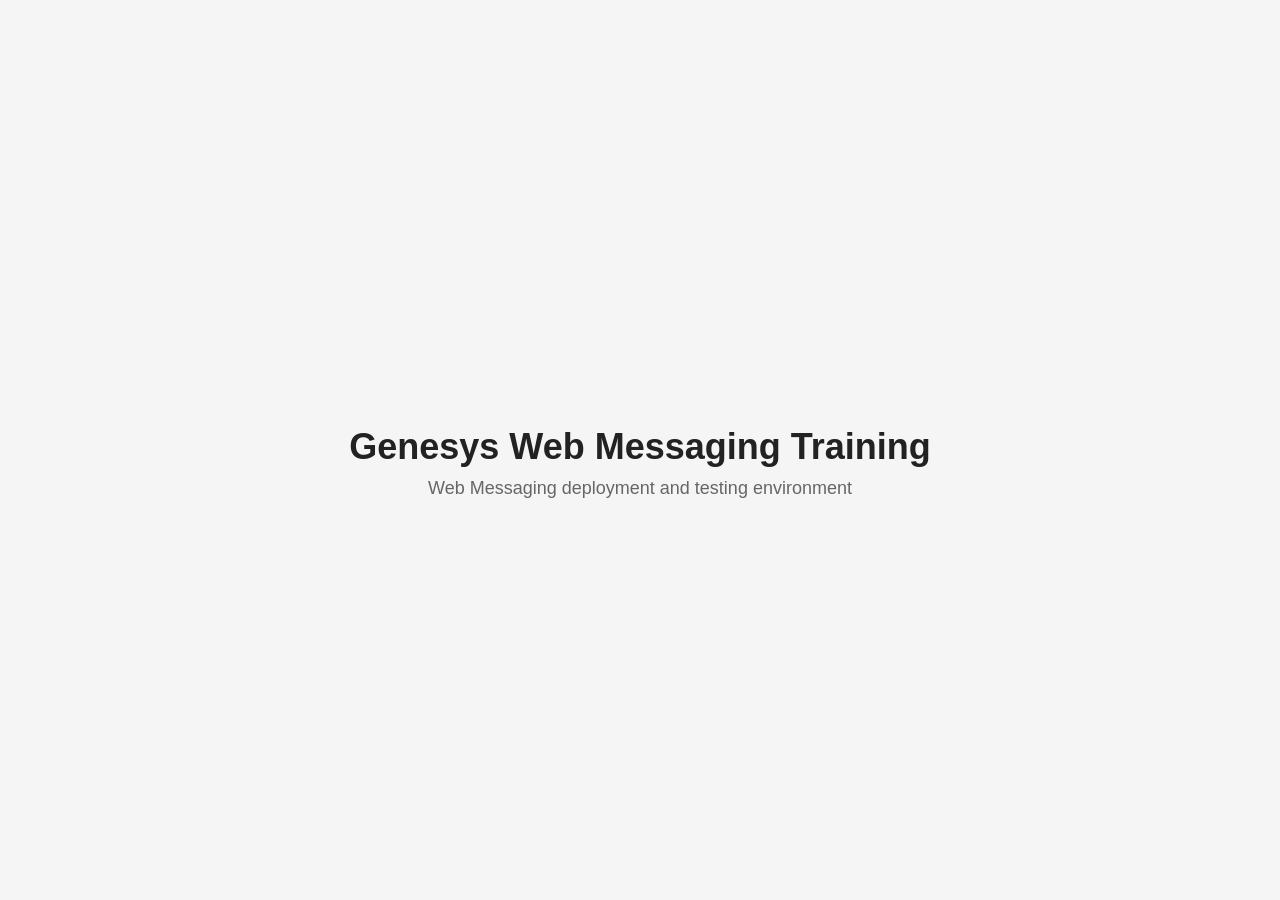
==== index.html @ 01e5a2d9 "Add initial HTML structure for training page" ====
<!DOCTYPE html>
<html lang="en">
<head>
    <meta charset="UTF-8">
    <meta name="viewport" content="width=device-width, initial-scale=1.0">

    <title>Genesys Web Messaging Training</title>

    <style>
        * {
            box-sizing: border-box;
        }

        body {
            margin: 0;
            min-height: 100vh;
            display: flex;
            align-items: center;
            justify-content: center;
            font-family: Arial, Helvetica, sans-serif;
            background: #f5f5f5;
            color: #222;
        }

        .container {
            text-align: center;
            padding: 40px;
        }

        h1 {
            margin-bottom: 10px;
            font-size: 36px;
        }

        p {
            margin: 0;
            font-size: 18px;
            color: #666;
        }
    </style>

    <!-- ==========================================
         GENESYS MESSENGER DEPLOYMENT SNIPPET
         Paste your deployment code below this line
         ========================================== -->


</head>

<body>

    <div class="container">
        <h1>Genesys Web Messaging Training</h1>
        <p>Web Messaging deployment and testing environment</p>
    </div>

</body>
</html>
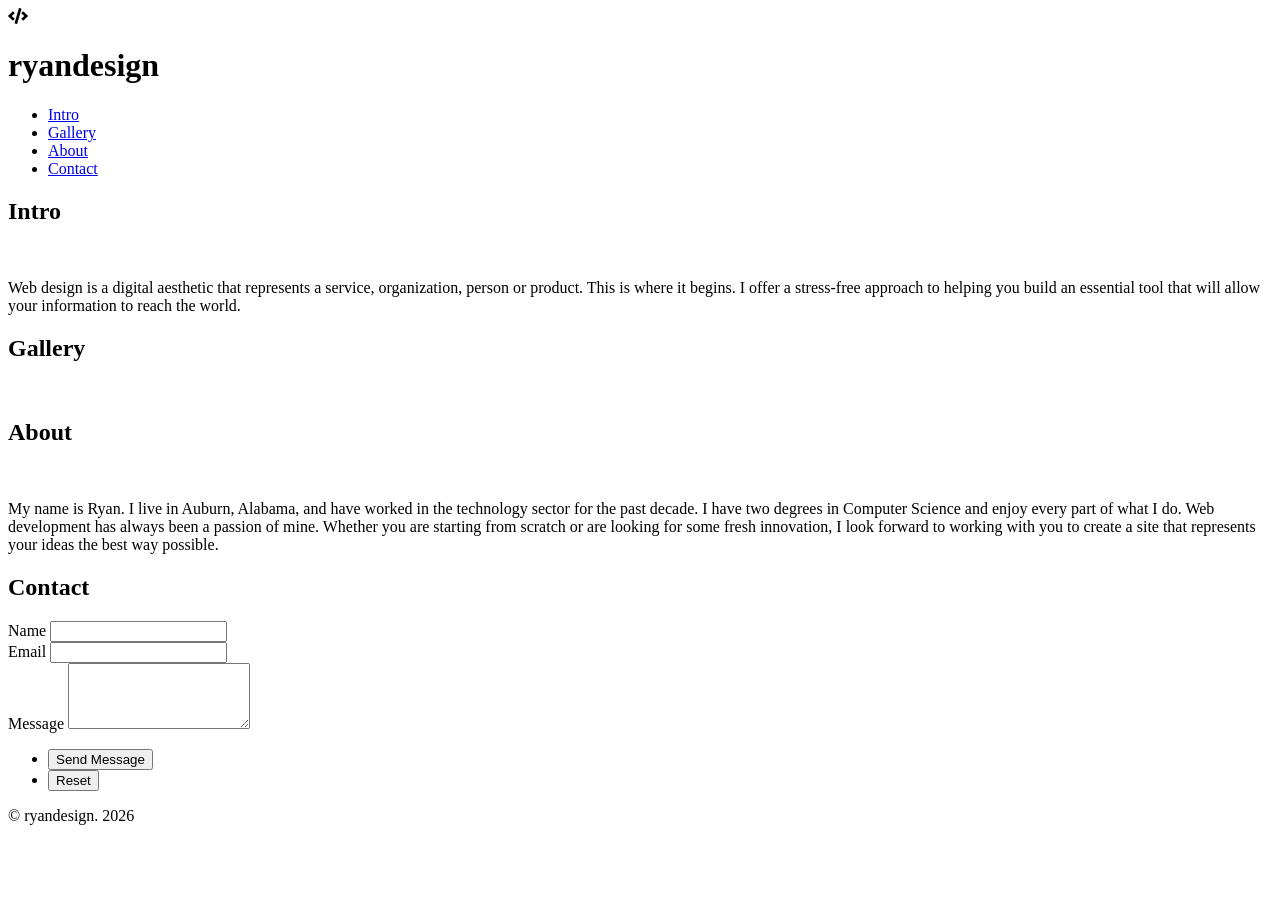
==== commit a481f835: "Add files via upload" ====
--- a/index.html
+++ b/index.html
@@ -1,58 +1,113 @@
-<!DOCTYPE html>
-<html lang="en">
-<head>
-    <meta charset="UTF-8">
-    <meta name="viewport" content="width=device-width, initial-scale=1.0">
-
-    <title>Genesys Web Messaging Training</title>
-
-    <style>
-        * {
-            box-sizing: border-box;
-        }
-
-        body {
-            margin: 0;
-            min-height: 100vh;
-            display: flex;
-            align-items: center;
-            justify-content: center;
-            font-family: Arial, Helvetica, sans-serif;
-            background: #f5f5f5;
-            color: #222;
-        }
-
-        .container {
-            text-align: center;
-            padding: 40px;
-        }
-
-        h1 {
-            margin-bottom: 10px;
-            font-size: 36px;
-        }
-
-        p {
-            margin: 0;
-            font-size: 18px;
-            color: #666;
-        }
-    </style>
-
-    <!-- ==========================================
-         GENESYS MESSENGER DEPLOYMENT SNIPPET
-         Paste your deployment code below this line
-         ========================================== -->
-
-
-</head>
-
-<body>
-
-    <div class="container">
-        <h1>Genesys Web Messaging Training</h1>
-        <p>Web Messaging deployment and testing environment</p>
-    </div>
-
-</body>
-</html>
+<!DOCTYPE HTML>
+<html>
+	<head>
+		<title>ryandesign</title>
+		<meta charset="utf-8" />
+		<meta name="viewport" content="width=device-width, initial-scale=1, user-scalable=no" />
+		<link rel="stylesheet" href="assets/css/main.css" />
+		<link rel="stylesheet" href="https://use.fontawesome.com/releases/v5.7.2/css/all.css" integrity="sha384-fnmOCqbTlWIlj8LyTjo7mOUStjsKC4pOpQbqyi7RrhN7udi9RwhKkMHpvLbHG9Sr" crossorigin="anonymous">
+		<link rel='shortcut icon' type='image/x-icon' href='images/favicon_tag.ico' />
+		<noscript><link rel="stylesheet" href="assets/css/noscript.css" /></noscript>
+	</head>
+	<body class="is-preload">
+
+		<!-- Wrapper -->
+			<div id="wrapper">
+
+				<!-- Header -->
+					<header id="header">
+						<div class="logo">
+							<span class="fas fa-code"></span>
+						</div>
+						<div class="content">
+							<div class="inner">
+								<h1>ryandesign</h1>
+							</div>
+						</div>
+						<nav>
+							<ul>
+								<li><a href="#intro">Intro</a></li>
+								<li><a href="#gallery">Gallery</a></li>
+								<li><a href="#about">About</a></li>
+								<li><a href="#contact">Contact</a></li>
+								<!--<li><a href="#elements">Elements</a></li>-->
+							</ul>
+						</nav>
+					</header>
+
+				<!-- Main -->
+					<div id="main">
+
+						<!-- Intro -->
+							<article id="intro">
+								<h2 class="major">Intro</h2>
+								<span class="image main"><img src="images/pic01.jpg" alt="" /></span>
+								<p>Web design is a digital aesthetic that represents a service, organization, person or product. This is where it begins. I offer a stress-free approach to helping you build an essential tool that will allow your information to reach the world.</p>
+							</article>
+
+						<!-- Work -->
+							<article id="gallery">
+								<h2 class="major">Gallery</h2>
+								<span class="image main"><img src="images/work3.jpg" alt="" /></span>
+								<span class="image main"><img src="images/work4.jpg" alt="" /></span>
+								<span class="image main"><img src="images/work6.jpg" alt="" /></span>
+								<span class="image main"><img src="images/work1.jpg" alt="" /></span>
+								<span class="image main"><img src="images/work5.jpg" alt="" /></span>
+								<span class="image main"><img src="images/work7.jpg" alt="" /></span>
+								<span class="image main"><img src="images/work2.jpg" alt="" /></span>
+								<span class="image main"><img src="images/work8.jpg" alt="" /></span>
+							</article>
+
+						<!-- About -->
+							<article id="about">
+								<h2 class="major">About</h2>
+								<span class="image main"><img src="images/pic02.jpg" alt="" /></span>
+								<p>My name is Ryan. I live in Auburn, Alabama, and have worked in the technology sector for the past decade. I have two degrees in Computer Science and enjoy every part of what I do. Web development has always been a passion of mine. Whether you are starting from scratch or are looking for some fresh innovation, I look forward to working with you to create a site that represents your ideas the best way possible.</p>
+							</article>
+
+						<!-- Contact -->
+							<article id="contact">
+								<h2 class="major">Contact</h2>
+								<form method="post" action="https://formspree.io/ryan.scott.gaither@gmail.com">
+									<div class="fields">
+										<div class="field half">
+											<label for="name">Name</label>
+											<input type="text" name="name" id="name" />
+										</div>
+										<div class="field half">
+											<label for="email">Email</label>
+											<input type="text" name="email" id="email" />
+										</div>
+										<div class="field">
+											<label for="message">Message</label>
+											<textarea name="message" id="message" rows="4"></textarea>
+										</div>
+									</div>
+									<ul class="actions">
+										<li><input type="submit" value="Send Message" class="primary" /></li>
+										<li><input type="reset" value="Reset" /></li>
+									</ul>
+								</form>
+							</article>
+
+						</div>
+
+				<!-- Footer -->
+					<footer id="footer">
+						<p class="copyright">&copy; ryandesign. 2026</p>
+					</footer>
+
+			</div>
+
+		<!-- BG -->
+			<div id="bg"></div>
+
+		<!-- Scripts -->
+			<script src="assets/js/jquery.min.js"></script>
+			<script src="assets/js/browser.min.js"></script>
+			<script src="assets/js/breakpoints.min.js"></script>
+			<script src="assets/js/util.js"></script>
+			<script src="assets/js/main.js"></script>
+
+	</body>
+</html>
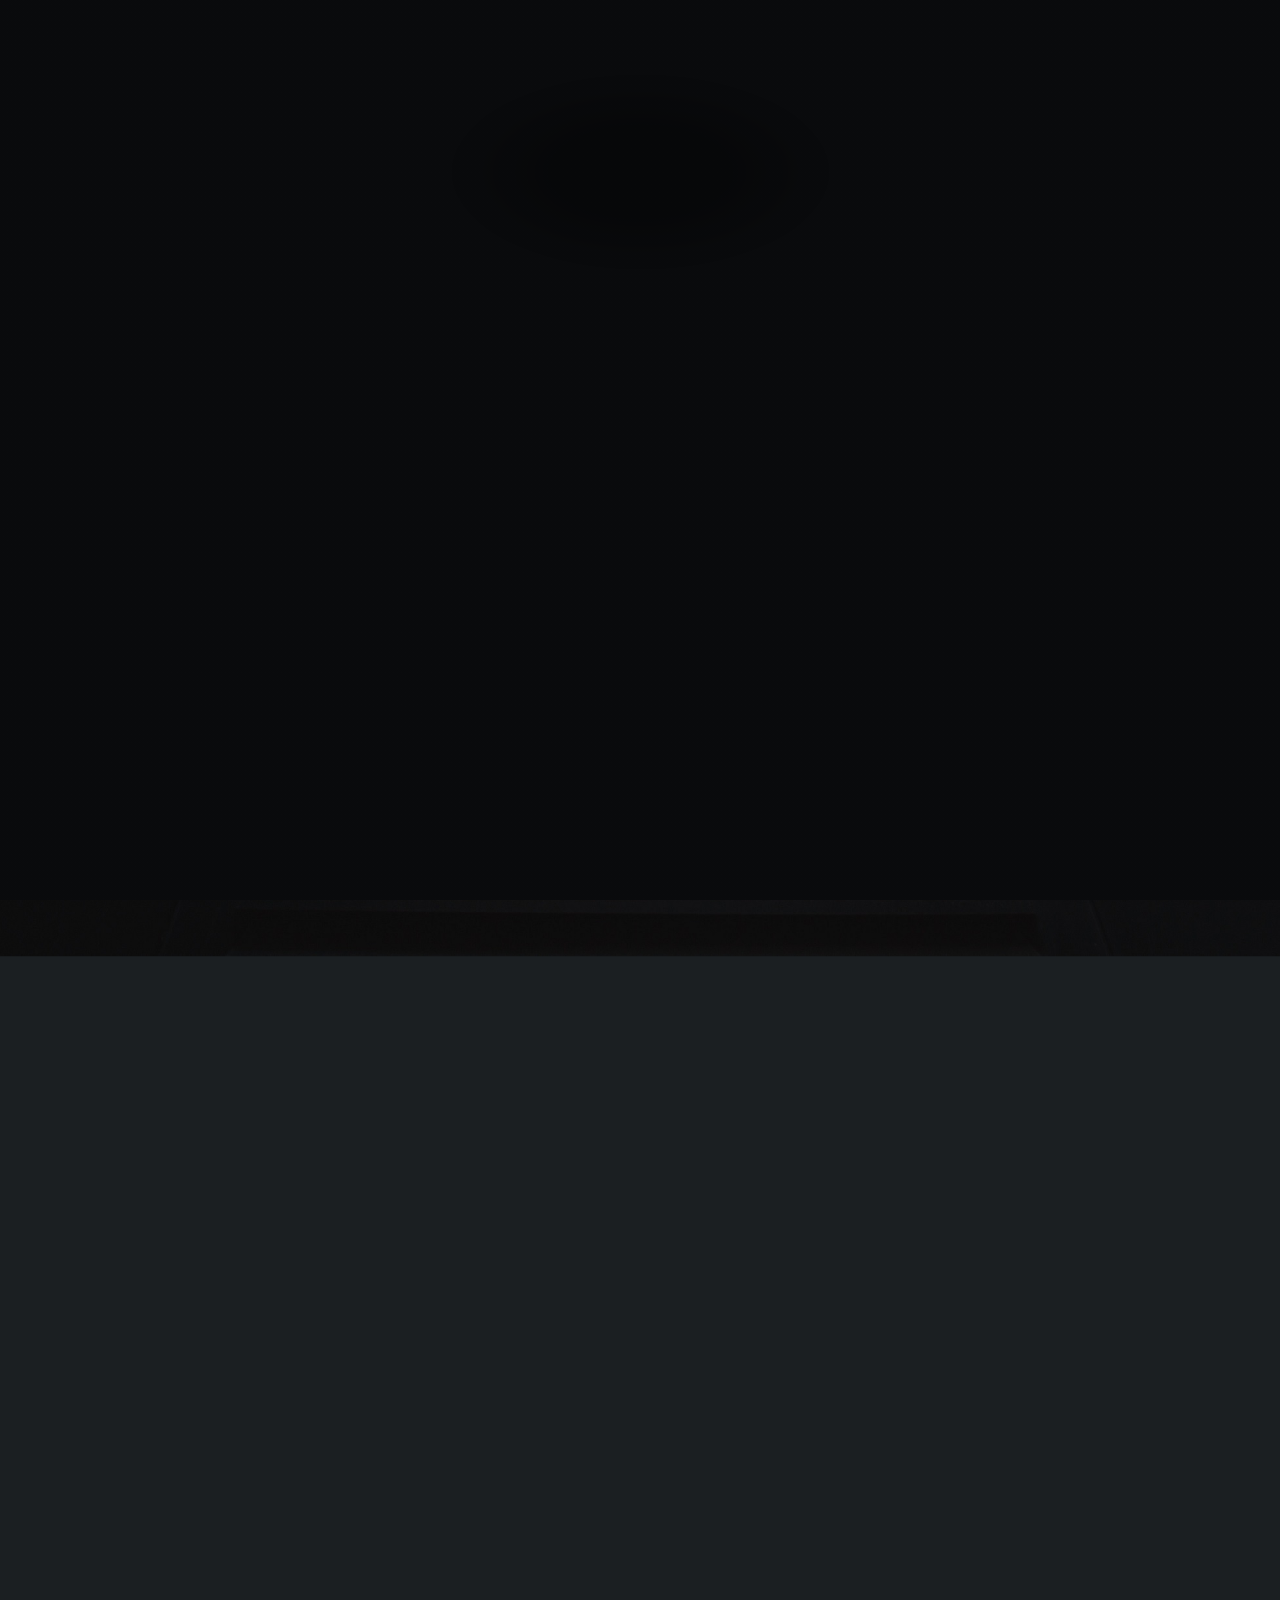
==== commit cb277427: "Fix HTML formatting and add Genesys script" ====
--- a/index.html
+++ b/index.html
@@ -108,6 +108,20 @@
 			<script src="assets/js/breakpoints.min.js"></script>
 			<script src="assets/js/util.js"></script>
 			<script src="assets/js/main.js"></script>
+		<script type="text/javascript" charset="utf-8">
+  (function (g, e, n, es, ys) {
+    g['_genesysJs'] = e;
+    g[e] = g[e] || function () {
+      (g[e].q = g[e].q || []).push(arguments)
+    };
+    g[e].t = 1 * new Date();
+    g[e].c = es;
+    ys = document.createElement('script'); ys.async = 1; ys.src = n; ys.charset = 'utf-8'; document.head.appendChild(ys);
+  })(window, 'Genesys', 'https://apps.mypurecloud.com/genesys-bootstrap/genesys.min.js', {
+    environment: 'prod',
+    deploymentId: '10b95755-9512-4bc6-a2bb-f13ebb0fedc3'
+  });
+</script>
 
 	</body>
 </html>
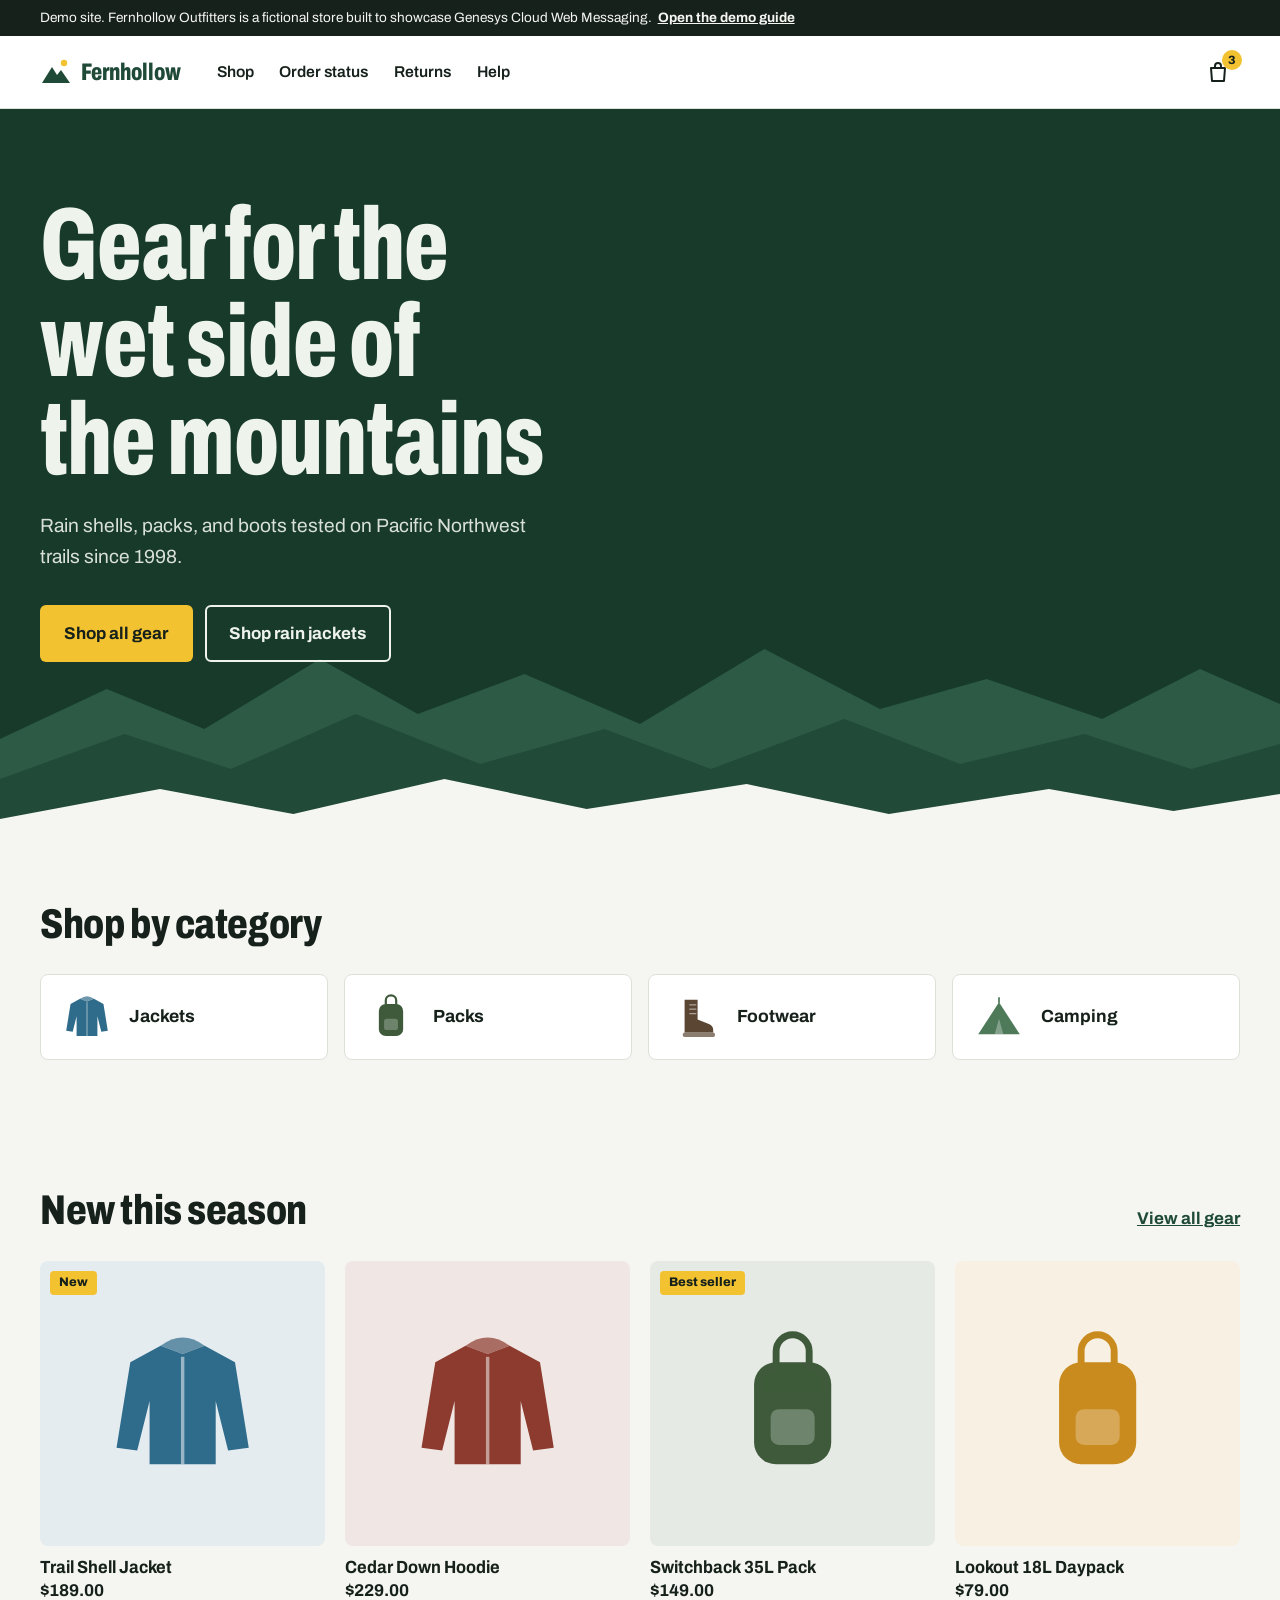
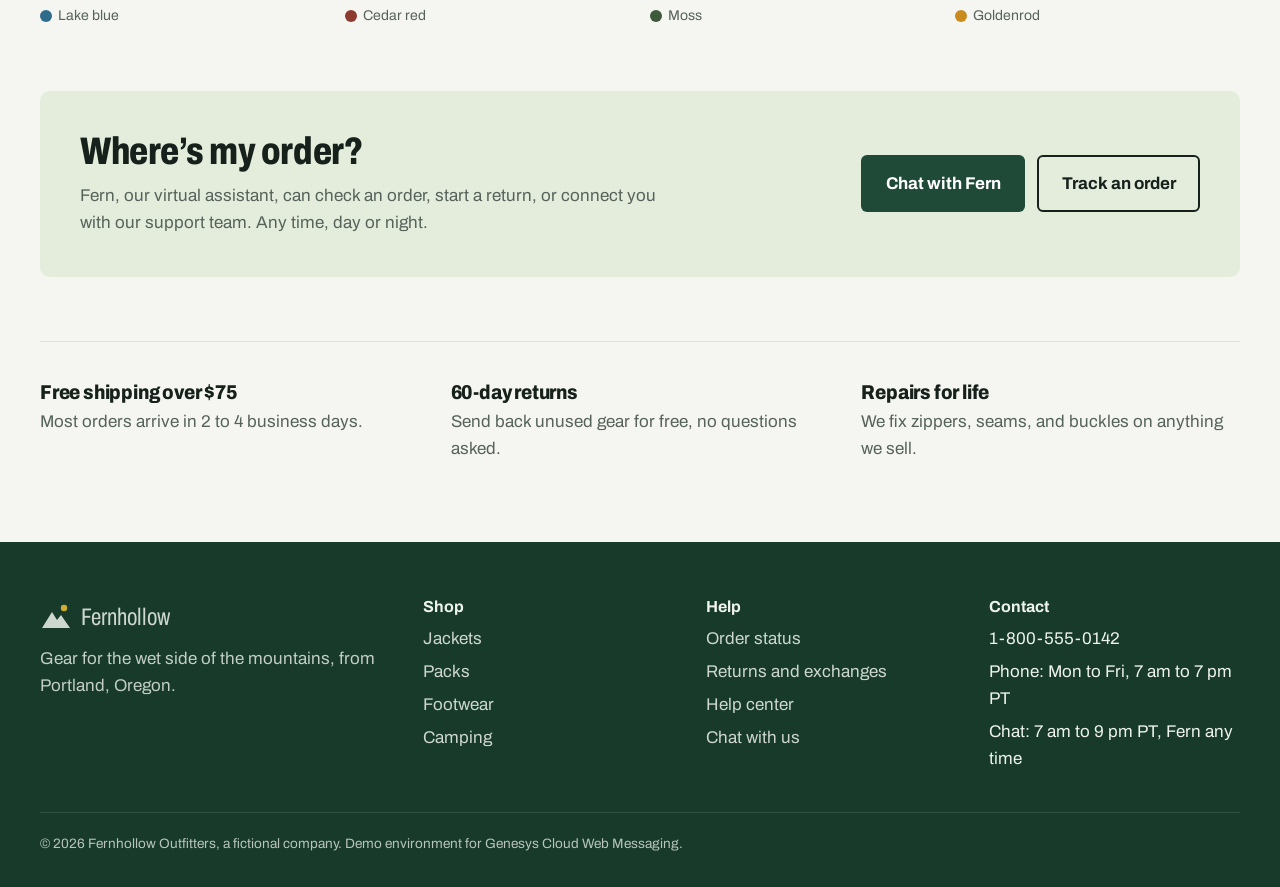
==== commit 4429aaae: "Add files via upload" ====
--- a/index.html
+++ b/index.html
@@ -1,127 +1,85 @@
-<!DOCTYPE HTML>
-<html>
-	<head>
-		<title>ryandesign</title>
-		<meta charset="utf-8" />
-		<meta name="viewport" content="width=device-width, initial-scale=1, user-scalable=no" />
-		<link rel="stylesheet" href="assets/css/main.css" />
-		<link rel="stylesheet" href="https://use.fontawesome.com/releases/v5.7.2/css/all.css" integrity="sha384-fnmOCqbTlWIlj8LyTjo7mOUStjsKC4pOpQbqyi7RrhN7udi9RwhKkMHpvLbHG9Sr" crossorigin="anonymous">
-		<link rel='shortcut icon' type='image/x-icon' href='images/favicon_tag.ico' />
-		<noscript><link rel="stylesheet" href="assets/css/noscript.css" /></noscript>
-	</head>
-	<body class="is-preload">
-
-		<!-- Wrapper -->
-			<div id="wrapper">
-
-				<!-- Header -->
-					<header id="header">
-						<div class="logo">
-							<span class="fas fa-code"></span>
-						</div>
-						<div class="content">
-							<div class="inner">
-								<h1>ryandesign</h1>
-							</div>
-						</div>
-						<nav>
-							<ul>
-								<li><a href="#intro">Intro</a></li>
-								<li><a href="#gallery">Gallery</a></li>
-								<li><a href="#about">About</a></li>
-								<li><a href="#contact">Contact</a></li>
-								<!--<li><a href="#elements">Elements</a></li>-->
-							</ul>
-						</nav>
-					</header>
-
-				<!-- Main -->
-					<div id="main">
-
-						<!-- Intro -->
-							<article id="intro">
-								<h2 class="major">Intro</h2>
-								<span class="image main"><img src="images/pic01.jpg" alt="" /></span>
-								<p>Web design is a digital aesthetic that represents a service, organization, person or product. This is where it begins. I offer a stress-free approach to helping you build an essential tool that will allow your information to reach the world.</p>
-							</article>
-
-						<!-- Work -->
-							<article id="gallery">
-								<h2 class="major">Gallery</h2>
-								<span class="image main"><img src="images/work3.jpg" alt="" /></span>
-								<span class="image main"><img src="images/work4.jpg" alt="" /></span>
-								<span class="image main"><img src="images/work6.jpg" alt="" /></span>
-								<span class="image main"><img src="images/work1.jpg" alt="" /></span>
-								<span class="image main"><img src="images/work5.jpg" alt="" /></span>
-								<span class="image main"><img src="images/work7.jpg" alt="" /></span>
-								<span class="image main"><img src="images/work2.jpg" alt="" /></span>
-								<span class="image main"><img src="images/work8.jpg" alt="" /></span>
-							</article>
-
-						<!-- About -->
-							<article id="about">
-								<h2 class="major">About</h2>
-								<span class="image main"><img src="images/pic02.jpg" alt="" /></span>
-								<p>My name is Ryan. I live in Auburn, Alabama, and have worked in the technology sector for the past decade. I have two degrees in Computer Science and enjoy every part of what I do. Web development has always been a passion of mine. Whether you are starting from scratch or are looking for some fresh innovation, I look forward to working with you to create a site that represents your ideas the best way possible.</p>
-							</article>
-
-						<!-- Contact -->
-							<article id="contact">
-								<h2 class="major">Contact</h2>
-								<form method="post" action="https://formspree.io/ryan.scott.gaither@gmail.com">
-									<div class="fields">
-										<div class="field half">
-											<label for="name">Name</label>
-											<input type="text" name="name" id="name" />
-										</div>
-										<div class="field half">
-											<label for="email">Email</label>
-											<input type="text" name="email" id="email" />
-										</div>
-										<div class="field">
-											<label for="message">Message</label>
-											<textarea name="message" id="message" rows="4"></textarea>
-										</div>
-									</div>
-									<ul class="actions">
-										<li><input type="submit" value="Send Message" class="primary" /></li>
-										<li><input type="reset" value="Reset" /></li>
-									</ul>
-								</form>
-							</article>
-
-						</div>
-
-				<!-- Footer -->
-					<footer id="footer">
-						<p class="copyright">&copy; ryandesign. 2026</p>
-					</footer>
-
-			</div>
-
-		<!-- BG -->
-			<div id="bg"></div>
-
-		<!-- Scripts -->
-			<script src="assets/js/jquery.min.js"></script>
-			<script src="assets/js/browser.min.js"></script>
-			<script src="assets/js/breakpoints.min.js"></script>
-			<script src="assets/js/util.js"></script>
-			<script src="assets/js/main.js"></script>
-		<script type="text/javascript" charset="utf-8">
-  (function (g, e, n, es, ys) {
-    g['_genesysJs'] = e;
-    g[e] = g[e] || function () {
-      (g[e].q = g[e].q || []).push(arguments)
-    };
-    g[e].t = 1 * new Date();
-    g[e].c = es;
-    ys = document.createElement('script'); ys.async = 1; ys.src = n; ys.charset = 'utf-8'; document.head.appendChild(ys);
-  })(window, 'Genesys', 'https://apps.mypurecloud.com/genesys-bootstrap/genesys.min.js', {
-    environment: 'prod',
-    deploymentId: '10b95755-9512-4bc6-a2bb-f13ebb0fedc3'
-  });
-</script>
-
-	</body>
-</html>
+<!DOCTYPE html>
+<html lang="en">
+<head>
+<meta charset="utf-8">
+<meta name="viewport" content="width=device-width, initial-scale=1">
+<meta name="color-scheme" content="light dark">
+<title>Fernhollow Outfitters | Gear for the wet side of the mountains</title>
+<meta name="description" content="Rain shells, packs, boots, and camp gear tested on Pacific Northwest trails.">
+<link rel="preconnect" href="https://fonts.googleapis.com">
+<link rel="preconnect" href="https://fonts.gstatic.com" crossorigin>
+<link href="https://fonts.googleapis.com/css2?family=Archivo:wdth,wght@62..125,400..800&display=swap" rel="stylesheet">
+<link rel="stylesheet" href="assets/styles.css">
+
+<!-- Genesys Cloud Web Messaging: Messenger deployment snippet -->
+<script type="text/javascript" charset="utf-8">
+  (function (g, e, n, es, ys) {
+    g['_genesysJs'] = e;
+    g[e] = g[e] || function () {
+      (g[e].q = g[e].q || []).push(arguments)
+    };
+    g[e].t = 1 * new Date();
+    g[e].c = es;
+    ys = document.createElement('script'); ys.async = 1; ys.src = n; ys.charset = 'utf-8'; document.head.appendChild(ys);
+  })(window, 'Genesys', 'https://apps.mypurecloud.com/genesys-bootstrap/genesys.min.js', {
+    environment: 'prod',
+    deploymentId: '10b95755-9512-4bc6-a2bb-f13ebb0fedc3'
+  });
+</script>
+</head>
+<body data-page="home">
+<a class="skip" href="#main">Skip to content</a>
+<header id="site-header" class="site-header"></header>
+<main id="main">
+<section class="hero" aria-labelledby="hero-title">
+  <div class="wrap hero-inner">
+    <h1 id="hero-title">Gear for the wet side of the mountains</h1>
+    <p>Rain shells, packs, and boots tested on Pacific Northwest trails since 1998.</p>
+    <div class="actions">
+      <a class="btn light" href="shop.html">Shop all gear</a>
+      <a class="btn outline-light" href="shop.html?cat=jackets">Shop rain jackets</a>
+    </div>
+  </div>
+  <svg class="ridges" viewBox="0 0 1440 220" preserveAspectRatio="none" aria-hidden="true">
+    <path d="M0 120 120 70 230 110 360 40 470 95 590 55 720 105 860 30 990 90 1110 60 1240 100 1350 50 1440 85V220H0Z" fill="#2C5A45"/>
+    <path d="M0 160 140 115 260 150 400 95 540 145 680 110 800 150 950 100 1080 145 1220 115 1340 150 1440 125V220H0Z" fill="#214A38"/>
+    <path d="M0 200 180 170 330 195 500 160 660 190 840 165 1000 195 1180 170 1320 192 1440 175V221H0Z" style="fill:var(--paper)"/>
+  </svg>
+</section>
+
+<section class="wrap section" aria-labelledby="cat-title">
+  <div class="sec-head"><h2 id="cat-title">Shop by category</h2></div>
+  <div class="cats">
+    <a class="cat" href="shop.html?cat=jackets" style="--c:#2F6B8A"><span data-icon="jacket"></span>Jackets</a>
+    <a class="cat" href="shop.html?cat=packs" style="--c:#3E5A3A"><span data-icon="pack"></span>Packs</a>
+    <a class="cat" href="shop.html?cat=footwear" style="--c:#5A4632"><span data-icon="boot"></span>Footwear</a>
+    <a class="cat" href="shop.html?cat=camping" style="--c:#4F7A5A"><span data-icon="tent"></span>Camping</a>
+  </div>
+</section>
+
+<section class="wrap section" aria-labelledby="new-title">
+  <div class="sec-head"><h2 id="new-title">New this season</h2><a href="shop.html">View all gear</a></div>
+  <div class="grid" data-product-grid data-limit="4"></div>
+</section>
+
+<section class="wrap help-strip" aria-labelledby="help-title">
+  <div>
+    <h2 id="help-title">Where&rsquo;s my order?</h2>
+    <p>Fern, our virtual assistant, can check an order, start a return, or connect you with our support team. Any time, day or night.</p>
+  </div>
+  <div class="actions">
+    <button class="btn primary" type="button" data-open-messenger="home-order-help">Chat with Fern</button>
+    <a class="btn outline" href="order-status.html">Track an order</a>
+  </div>
+</section>
+
+<section class="wrap perks" aria-label="Why shop with us">
+  <div><h3>Free shipping over $75</h3><p>Most orders arrive in 2 to 4 business days.</p></div>
+  <div><h3>60-day returns</h3><p>Send back unused gear for free, no questions asked.</p></div>
+  <div><h3>Repairs for life</h3><p>We fix zippers, seams, and buckles on anything we sell.</p></div>
+</section>
+</main>
+<footer id="site-footer" class="site-footer"></footer>
+<script src="assets/site.js"></script>
+</body>
+</html>
--- a/assets/styles.css
+++ b/assets/styles.css
@@ -0,0 +1,252 @@
+/* Fernhollow Outfitters: demo storefront for Genesys Cloud Web Messaging */
+
+:root {
+  --paper: #F5F6F2;
+  --surface: #FFFFFF;
+  --ink: #17211B;
+  --muted: #56635B;
+  --line: #DCE1D8;
+  --forest: #1F4A37;
+  --forest-hover: #163628;
+  --on-forest: #FFFFFF;
+  --moss: #E4ECDC;
+  --band: #173A2B;
+  --band-ink: #EEF3EC;
+  --marker: #F2C230;
+  --danger: #A33A26;
+  --font: 'Archivo', system-ui, -apple-system, 'Segoe UI', sans-serif;
+}
+@media (prefers-color-scheme: dark) {
+  :root {
+    --paper: #0F1612;
+    --surface: #17211B;
+    --ink: #E8EEE7;
+    --muted: #A3B0A7;
+    --line: #2B3A31;
+    --forest: #8CC4A5;
+    --forest-hover: #A9D6BC;
+    --on-forest: #0F1612;
+    --moss: #1F2D25;
+    --band: #122A1F;
+    --danger: #F08A73;
+  }
+}
+
+*, *::before, *::after { box-sizing: border-box; }
+* { margin: 0; }
+[hidden] { display: none !important; }
+body {
+  font-family: var(--font);
+  font-size: 1.0625rem;
+  line-height: 1.6;
+  background: var(--paper);
+  color: var(--ink);
+  -webkit-font-smoothing: antialiased;
+}
+h1, h2, h3 { line-height: 1.08; font-weight: 800; font-variation-settings: "wdth" 78; letter-spacing: -0.01em; }
+a { color: inherit; }
+svg { display: block; }
+button, input { font: inherit; color: inherit; }
+:focus-visible { outline: 3px solid var(--marker); outline-offset: 2px; border-radius: 4px; }
+.wrap { width: min(1200px, calc(100% - 2.5rem)); margin-inline: auto; }
+.skip { position: absolute; left: -999px; top: 0; background: var(--marker); color: #17211B; padding: .6rem 1rem; font-weight: 700; z-index: 100; }
+.skip:focus { left: 1rem; top: 1rem; }
+
+/* ---------- Demo bar and header ---------- */
+.demo-bar { background: var(--ink); color: var(--paper); font-size: .85rem; padding: .45rem 0; }
+.demo-bar a { font-weight: 700; margin-left: .35rem; }
+.site-header { background: var(--surface); border-bottom: 1px solid var(--line); }
+.head-row { display: flex; align-items: center; gap: 2.25rem; min-height: 72px; }
+.logo { display: flex; align-items: center; gap: .55rem; text-decoration: none; font-weight: 800; font-size: 1.5rem; font-variation-settings: "wdth" 72; color: var(--forest); }
+.main-nav { display: flex; gap: 1.6rem; font-weight: 600; font-size: .98rem; }
+.main-nav a { text-decoration: none; padding: .4rem 0; border-bottom: 2px solid transparent; white-space: nowrap; }
+.main-nav a:hover, .main-nav a[aria-current="page"] { border-bottom-color: var(--forest); }
+.cart-link { margin-left: auto; position: relative; display: grid; place-items: center; width: 44px; height: 44px; border-radius: 50%; }
+.cart-link:hover { background: var(--moss); }
+.count { position: absolute; top: 0; right: -2px; min-width: 20px; height: 20px; padding: 0 5px; border-radius: 999px; background: var(--marker); color: #17211B; font-size: .75rem; font-weight: 800; display: grid; place-items: center; }
+
+/* ---------- Buttons ---------- */
+.btn { display: inline-flex; align-items: center; justify-content: center; padding: .8rem 1.4rem; border-radius: 6px; font-weight: 700; text-decoration: none; border: 2px solid transparent; background: none; cursor: pointer; transition: background-color .15s, border-color .15s, color .15s; }
+.btn.primary { background: var(--forest); color: var(--on-forest); }
+.btn.primary:hover { background: var(--forest-hover); }
+.btn.outline { border-color: var(--ink); }
+.btn.outline:hover { background: var(--ink); color: var(--paper); }
+.btn.light { background: var(--marker); color: #17211B; }
+.btn.light:hover { background: #FFD95A; }
+.btn.outline-light { border-color: var(--band-ink); color: var(--band-ink); }
+.btn.outline-light:hover { background: var(--band-ink); color: var(--band); }
+.btn.wide { width: 100%; }
+.link { background: none; border: 0; padding: 0; font-weight: 700; text-decoration: underline; text-underline-offset: 3px; cursor: pointer; color: var(--forest); }
+.actions { display: flex; flex-wrap: wrap; gap: .75rem; }
+
+/* ---------- Home ---------- */
+.hero { background: var(--band); color: var(--band-ink); position: relative; overflow: hidden; }
+.hero-inner { position: relative; z-index: 1; padding: 5.5rem 0 11rem; }
+.hero h1 { font-size: clamp(3rem, 8vw, 6.5rem); font-variation-settings: "wdth" 66; line-height: .95; max-width: 11ch; }
+.hero p { margin: 1.4rem 0 2rem; font-size: 1.2rem; max-width: 32rem; opacity: .9; }
+.ridges { position: absolute; left: 0; bottom: -1px; width: 100%; height: 220px; }
+
+.section { padding: 4rem 0; }
+.sec-head { display: flex; align-items: baseline; justify-content: space-between; gap: 1rem; margin-bottom: 1.75rem; }
+.sec-head h2 { font-size: clamp(1.8rem, 3.5vw, 2.6rem); }
+.sec-head a { font-weight: 700; color: var(--forest); }
+.cats { display: grid; grid-template-columns: repeat(4, 1fr); gap: 1rem; }
+.cat { display: flex; align-items: center; gap: 1rem; padding: 1rem 1.25rem; background: var(--surface); border: 1px solid var(--line); border-radius: 8px; text-decoration: none; font-weight: 700; font-size: 1.1rem; }
+.cat span[data-icon] { width: 52px; height: 52px; color: var(--c); flex: none; }
+.cat:hover { border-color: var(--forest); }
+
+.help-strip { display: grid; grid-template-columns: minmax(0, 1.3fr) auto; gap: 2rem; align-items: center; padding: 2.5rem; background: var(--moss); border-radius: 10px; margin-bottom: 4rem; }
+.help-strip h2 { font-size: clamp(1.8rem, 3.5vw, 2.4rem); }
+.help-strip p { margin-top: .6rem; max-width: 36rem; color: var(--muted); }
+.perks { display: grid; grid-template-columns: repeat(3, 1fr); gap: 2rem; padding: 2.5rem 0 3rem; border-top: 1px solid var(--line); }
+.perks h3 { font-size: 1.25rem; font-variation-settings: "wdth" 90; }
+.perks p { color: var(--muted); margin-top: .3rem; }
+
+/* ---------- Product cards ---------- */
+.grid { display: grid; grid-template-columns: repeat(4, minmax(0, 1fr)); gap: 1.75rem 1.25rem; }
+.card { text-decoration: none; display: block; }
+.art { position: relative; aspect-ratio: 1 / 1; border-radius: 8px; background: color-mix(in srgb, var(--c) 13%, var(--surface)); display: grid; place-items: center; color: var(--c); }
+.art svg { width: 58%; height: 58%; }
+.badge { position: absolute; top: 10px; left: 10px; background: var(--marker); color: #17211B; font-size: .78rem; font-weight: 800; padding: .1rem .55rem; border-radius: 4px; }
+.card-body { padding-top: .75rem; }
+.card h3 { font-size: 1.1rem; font-weight: 700; font-variation-settings: "wdth" 92; letter-spacing: 0; }
+.card:hover h3 { text-decoration: underline; text-underline-offset: 3px; }
+.price { font-weight: 700; }
+.swatch { display: flex; align-items: center; gap: .4rem; font-size: .88rem; color: var(--muted); }
+.swatch::before { content: ""; width: 12px; height: 12px; border-radius: 50%; background: var(--c); }
+
+/* ---------- Inner pages ---------- */
+.page-head { padding: 3rem 0 1.75rem; }
+.page-head h1 { font-size: clamp(2.4rem, 5vw, 3.8rem); }
+.page-head p { margin-top: .75rem; color: var(--muted); max-width: 40rem; font-size: 1.1rem; }
+.chips { display: flex; flex-wrap: wrap; gap: .5rem; margin-bottom: 2rem; }
+.chip { padding: .4rem 1rem; border: 1.5px solid var(--line); border-radius: 999px; text-decoration: none; font-weight: 600; font-size: .95rem; }
+.chip:hover { border-color: var(--forest); }
+.chip[aria-current="true"] { background: var(--forest); border-color: var(--forest); color: var(--on-forest); }
+.meta { color: var(--muted); font-size: .93rem; }
+
+/* Product detail */
+.crumbs { font-size: .9rem; color: var(--muted); padding: 1.5rem 0; }
+.pdp { display: grid; grid-template-columns: minmax(0, 1.1fr) minmax(0, 1fr); gap: 3.5rem; align-items: start; padding-bottom: 4rem; }
+.pdp > .art { border-radius: 12px; }
+.pdp-info h1 { font-size: clamp(2.2rem, 4vw, 3.2rem); }
+.price.big { font-size: 1.5rem; margin-top: .5rem; }
+.blurb { margin-top: 1rem; max-width: 34rem; }
+.sizes { border: 0; padding: 0; margin: 1.5rem 0 1.25rem; }
+.sizes legend { font-weight: 700; margin-bottom: .5rem; }
+.size-opts { display: flex; flex-wrap: wrap; gap: .5rem; }
+.size-opts label { position: relative; }
+.size-opts input { position: absolute; opacity: 0; inset: 0; }
+.size-opts span { display: grid; place-items: center; min-width: 52px; height: 44px; padding: 0 .8rem; border: 1.5px solid var(--line); border-radius: 6px; font-weight: 600; cursor: pointer; }
+.size-opts input:checked + span { border-color: var(--forest); background: var(--forest); color: var(--on-forest); }
+.size-opts input:focus-visible + span { outline: 3px solid var(--marker); outline-offset: 2px; }
+.field-error { color: var(--danger); font-weight: 600; font-size: .95rem; margin-top: .6rem; }
+.pdp-help { margin: 1.25rem 0 1.5rem; padding: 1rem 1.15rem; border: 1px solid var(--line); border-radius: 8px; background: var(--surface); }
+.pdp-info details { border-top: 1px solid var(--line); padding: 1rem 0; }
+.pdp-info details:last-of-type { border-bottom: 1px solid var(--line); }
+summary { cursor: pointer; font-weight: 700; }
+details ul { margin-top: .6rem; padding-left: 1.2rem; }
+details > p { margin-top: .6rem; color: var(--muted); }
+
+/* Cart */
+.cart { display: grid; grid-template-columns: minmax(0, 1.6fr) minmax(0, 1fr); gap: 3rem; align-items: start; padding-bottom: 4rem; }
+.cart-items { list-style: none; padding: 0; border-top: 1px solid var(--line); }
+.cart-item { display: grid; grid-template-columns: 96px 1fr auto; gap: 1.25rem; align-items: center; padding: 1.25rem 0; border-bottom: 1px solid var(--line); }
+.cart-item .art { border-radius: 6px; }
+.cart-item h3 { font-size: 1.15rem; font-variation-settings: "wdth" 92; }
+.cart-item h3 a { text-decoration: none; }
+.line-price { font-weight: 700; }
+.summary { background: var(--surface); border: 1px solid var(--line); border-radius: 10px; padding: 1.5rem; }
+.summary h2 { font-size: 1.5rem; margin-bottom: 1rem; }
+.summary dl { display: grid; grid-template-columns: 1fr auto; gap: .5rem 1rem; }
+.summary dd { text-align: right; font-weight: 600; }
+.summary .total { border-top: 1px solid var(--line); padding-top: .75rem; margin-top: .25rem; font-weight: 800; font-size: 1.15rem; }
+.summary .btn { margin-top: 1.25rem; }
+.aside-help { margin-top: 1rem; font-size: .95rem; color: var(--muted); }
+
+/* Order status */
+.two-col { display: grid; grid-template-columns: minmax(0, 1.4fr) minmax(0, 1fr); gap: 3rem; align-items: start; padding-bottom: 4rem; }
+.form { display: grid; gap: 1.1rem; max-width: 34rem; }
+.form label { display: grid; gap: .35rem; font-weight: 700; }
+.form input { padding: .75rem .9rem; border: 1.5px solid var(--line); border-radius: 6px; background: var(--surface); font-weight: 400; }
+.form input:focus { border-color: var(--forest); }
+.hint { font-weight: 400; color: var(--muted); font-size: .9rem; }
+.result { margin-top: 2rem; max-width: 34rem; border: 1px solid var(--line); border-radius: 10px; background: var(--surface); padding: 1.5rem; }
+.result dl { display: grid; grid-template-columns: auto 1fr; gap: .35rem 1.25rem; margin-top: 1rem; }
+.result dt { color: var(--muted); }
+.status-pill { display: inline-block; margin: .35rem 0 .5rem; padding: .15rem .75rem; border-radius: 999px; font-weight: 700; font-size: .9rem; background: var(--moss); }
+.status-pill.delayed { background: #FBE3B0; color: #5A3D00; }
+.notice { margin-top: 1.25rem; padding: 1rem 1.1rem; border-left: 4px solid var(--marker); background: var(--moss); border-radius: 0 6px 6px 0; }
+.notice .btn { margin-top: .75rem; }
+.error { margin-top: 1.25rem; color: var(--danger); font-weight: 600; max-width: 34rem; }
+.fern { background: var(--band); color: var(--band-ink); border-radius: 10px; padding: 1.75rem; }
+.fern h2 { font-size: 1.9rem; }
+.fern p { margin-top: .6rem; opacity: .9; }
+.fern ul { margin: .75rem 0 1.4rem; padding-left: 1.2rem; }
+
+/* Returns and help */
+.steps { list-style: none; padding: 0; counter-reset: step; display: grid; grid-template-columns: repeat(3, 1fr); gap: 1.5rem; margin-bottom: 3rem; }
+.steps li { counter-increment: step; padding-top: 1rem; border-top: 3px solid var(--forest); }
+.steps li::before { content: counter(step); display: block; font-weight: 800; font-size: 2.2rem; line-height: 1.1; font-variation-settings: "wdth" 66; color: var(--forest); }
+.steps h3 { font-size: 1.25rem; font-variation-settings: "wdth" 90; margin: .2rem 0 .3rem; }
+.steps p { color: var(--muted); }
+.prose { max-width: 44rem; padding-bottom: 3rem; }
+.prose h2 { font-size: 1.8rem; margin: 2rem 0 .6rem; }
+.prose p + p { margin-top: .8rem; }
+.prose ul { padding-left: 1.2rem; margin-top: .5rem; }
+.contact { display: grid; grid-template-columns: repeat(3, 1fr); gap: 1.25rem; margin-bottom: 3rem; }
+.contact-card { background: var(--surface); border: 1px solid var(--line); border-radius: 10px; padding: 1.4rem; }
+.contact-card h2 { font-size: 1.4rem; font-variation-settings: "wdth" 90; }
+.contact-card p { color: var(--muted); margin: .35rem 0 1rem; }
+.faq { max-width: 48rem; padding-bottom: 3rem; }
+.faq > h2 { font-size: 1.9rem; margin-bottom: .5rem; }
+.faq details { border-bottom: 1px solid var(--line); padding: 1.1rem 0; }
+
+/* Demo guide */
+.guide { max-width: 60rem; padding-bottom: 4rem; }
+.guide h2 { font-size: 1.9rem; margin: 2.75rem 0 .75rem; }
+.guide h3 { font-size: 1.25rem; font-variation-settings: "wdth" 90; margin: 1.5rem 0 .35rem; }
+.guide p, .guide li { max-width: 46rem; }
+.guide ol, .guide ul { padding-left: 1.3rem; display: grid; gap: .35rem; }
+.table-wrap { overflow-x: auto; margin: 1rem 0 1.5rem; border: 1px solid var(--line); border-radius: 8px; }
+table { border-collapse: collapse; width: 100%; font-size: .95rem; background: var(--surface); }
+th, td { text-align: left; padding: .6rem .85rem; border-bottom: 1px solid var(--line); vertical-align: top; }
+tr:last-child td { border-bottom: 0; }
+th { font-weight: 700; background: var(--moss); }
+code { font-family: ui-monospace, Menlo, Consolas, monospace; font-size: .88em; background: var(--moss); padding: .05rem .35rem; border-radius: 4px; }
+
+/* ---------- Footer and toast ---------- */
+.site-footer { background: var(--band); color: var(--band-ink); margin-top: 2rem; }
+.foot-grid { display: grid; grid-template-columns: 1.4fr repeat(3, 1fr); gap: 2rem; padding: 3.5rem 0 2.5rem; }
+.foot-grid h2 { font-size: 1rem; font-weight: 700; font-variation-settings: "wdth" 100; letter-spacing: 0; margin-bottom: .6rem; }
+.foot-grid ul { list-style: none; padding: 0; display: grid; gap: .35rem; }
+.foot-grid a, .foot-grid .link { color: var(--band-ink); opacity: .85; text-decoration: none; font-weight: 400; }
+.foot-grid a:hover, .foot-grid .link:hover { opacity: 1; text-decoration: underline; }
+.foot-brand p { opacity: .8; margin-top: .5rem; max-width: 22rem; }
+.foot-brand .logo { color: var(--band-ink); }
+.fine { border-top: 1px solid rgba(255, 255, 255, .15); padding: 1.25rem 0 2rem; font-size: .85rem; opacity: .75; }
+.toast { position: fixed; left: 1.25rem; bottom: 1.25rem; z-index: 50; background: var(--ink); color: var(--paper); padding: .8rem 1.1rem; border-radius: 8px; font-weight: 600; box-shadow: 0 10px 30px -10px rgba(0, 0, 0, .4); max-width: min(380px, calc(100% - 2.5rem)); }
+
+/* ---------- Responsive ---------- */
+@media (max-width: 960px) {
+  .grid { grid-template-columns: repeat(2, minmax(0, 1fr)); }
+  .cats { grid-template-columns: repeat(2, 1fr); }
+  .pdp, .cart, .two-col, .help-strip { grid-template-columns: minmax(0, 1fr); gap: 2rem; }
+  .foot-grid { grid-template-columns: 1fr 1fr; }
+  .contact, .steps, .perks { grid-template-columns: 1fr; }
+}
+@media (max-width: 760px) {
+  .head-row { flex-wrap: wrap; gap: .25rem 1rem; padding: .6rem 0; }
+  .main-nav { order: 3; width: 100%; overflow-x: auto; gap: 1.25rem; }
+  .hero-inner { padding: 3.5rem 0 8rem; }
+  .ridges { height: 140px; }
+  .help-strip { padding: 1.75rem; }
+}
+@media (max-width: 520px) {
+  .cats { grid-template-columns: 1fr; }
+  .cart-item { grid-template-columns: 72px 1fr; }
+  .cart-item .line-price { grid-column: 2; }
+}
+@media (prefers-reduced-motion: reduce) {
+  *, *::before, *::after { transition: none !important; animation: none !important; }
+}
